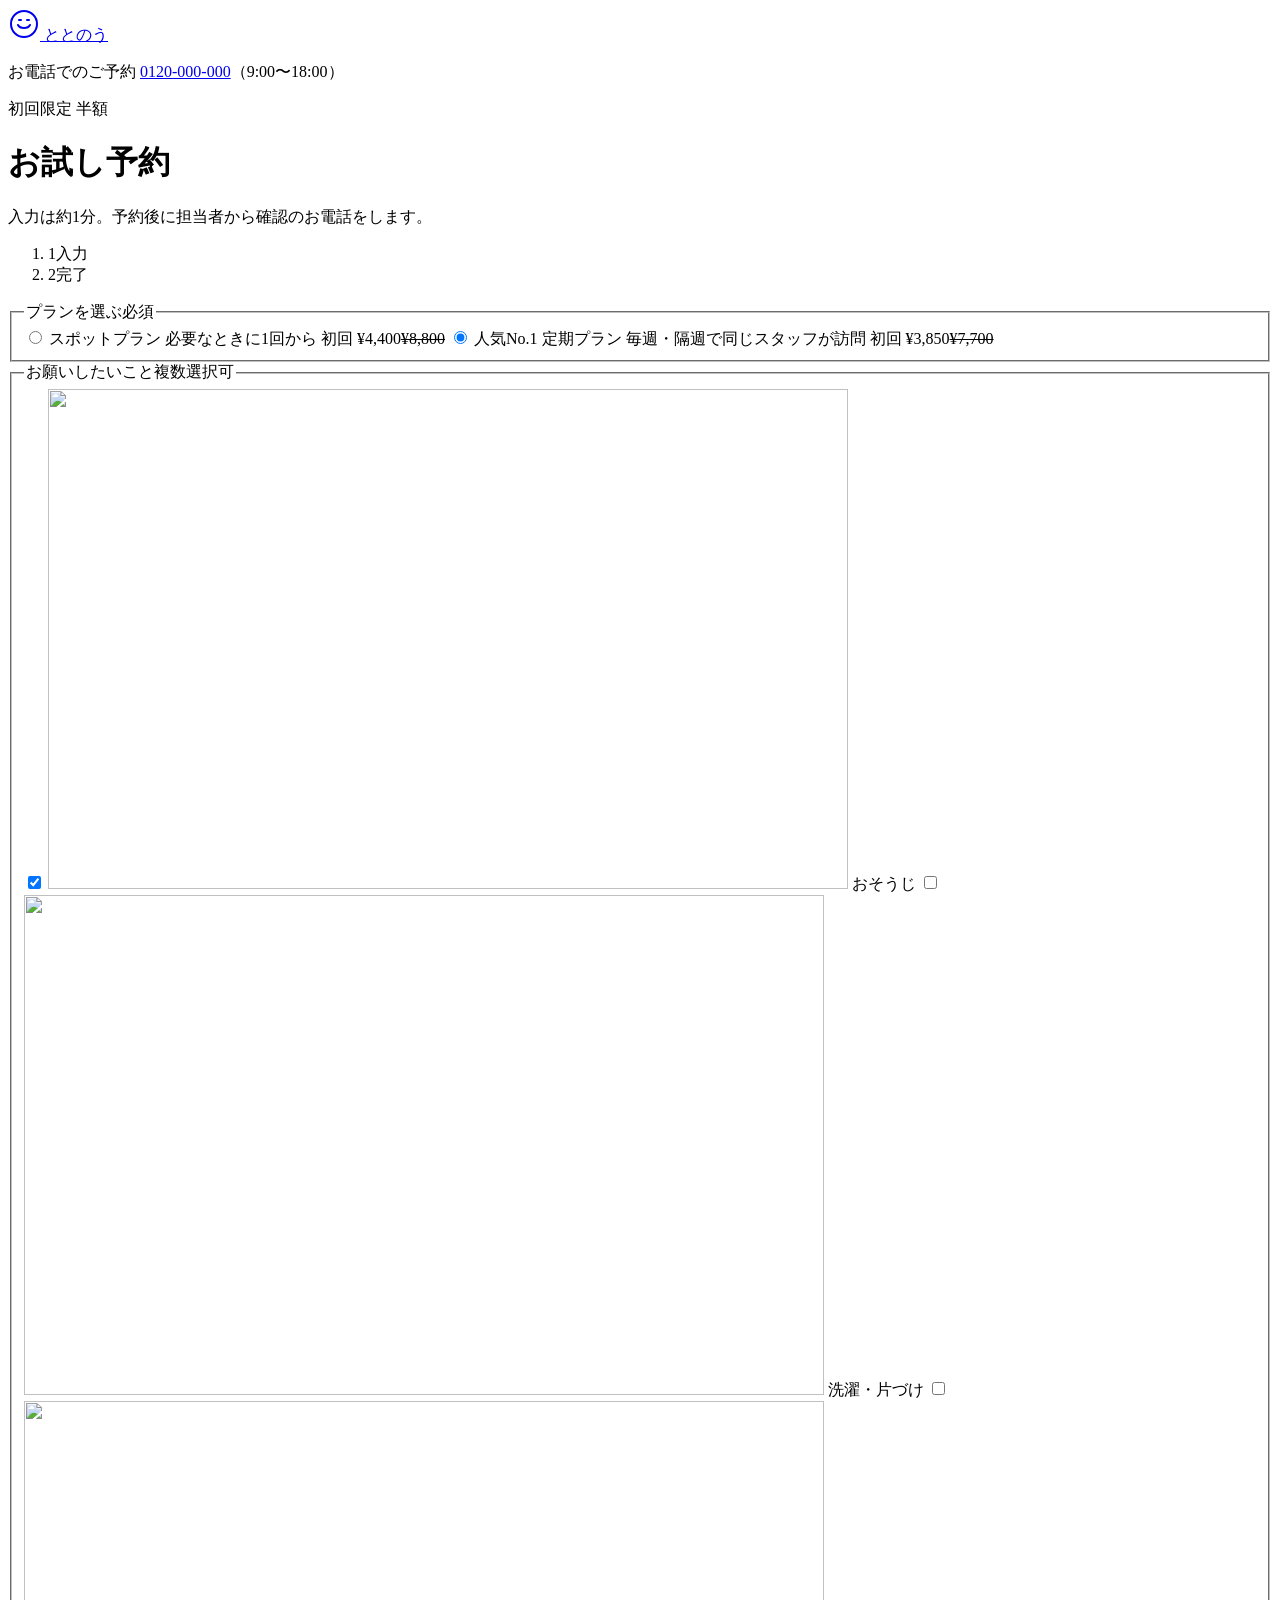
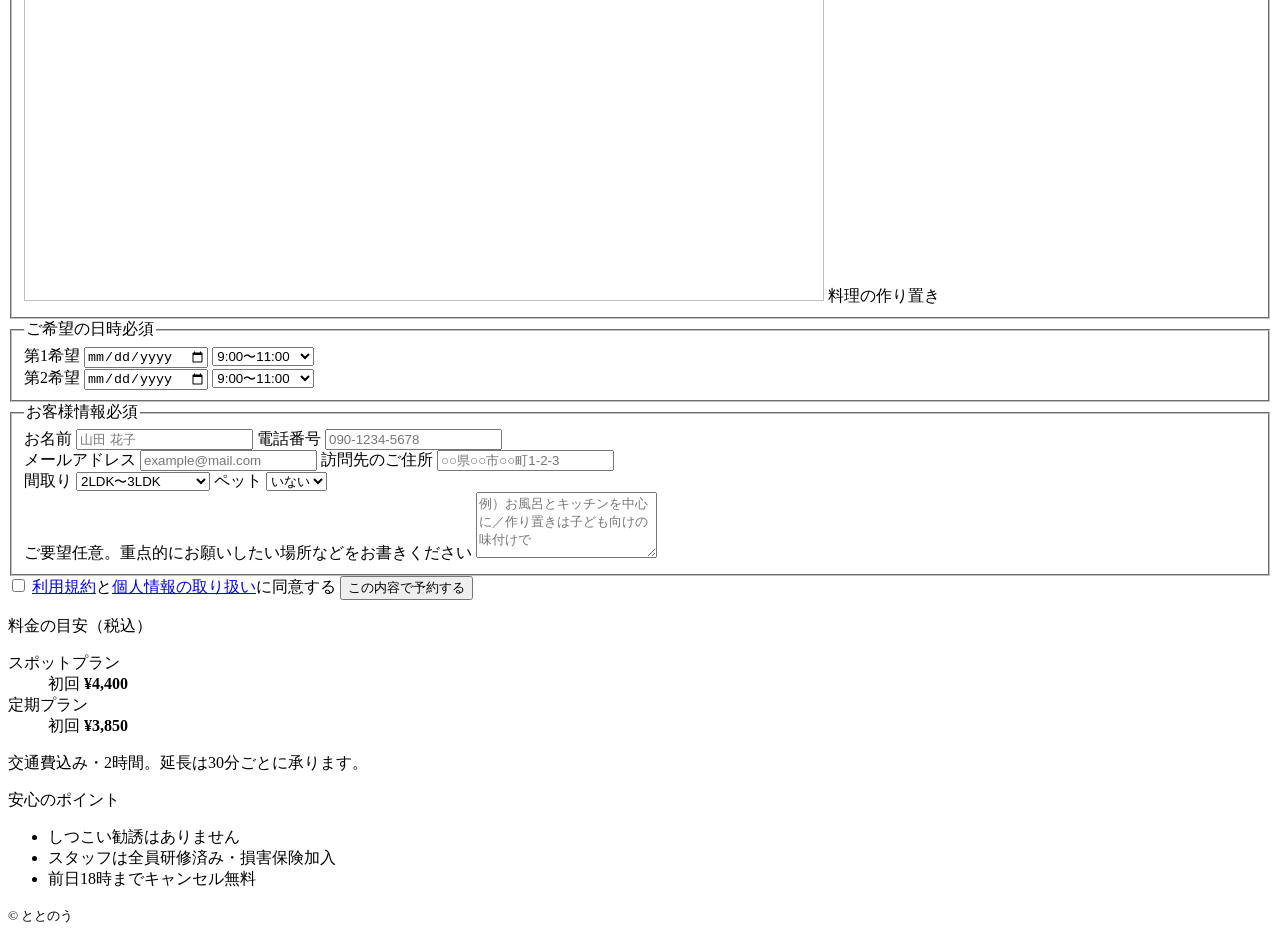
==== form.html @ 7e5689e1 "Add files via upload" ====
<!DOCTYPE html>
<html lang="ja">
<head>
  <meta charset="UTF-8">
  <meta name="viewport" content="width=device-width, initial-scale=1">
  <title>初回お試し予約｜家事代行サービス ととのう</title>
  <meta name="description" content="家事代行サービス「ととのう」の初回お試し予約フォーム。掃除・洗濯・料理の作り置きを、初回半額でお試しいただけます。入力は約1分です。">
  <link rel="preconnect" href="https://fonts.googleapis.com">
  <link rel="preconnect" href="https://fonts.gstatic.com" crossorigin>
  <link href="https://fonts.googleapis.com/css2?family=M+PLUS+Rounded+1c:wght@400;500;700;800&display=swap" rel="stylesheet">
  <link rel="stylesheet" href="css/style.css">
  <link rel="stylesheet" href="css/form.css">
</head>
<body class="page-form">

  <header class="header header--form">
    <a href="index.html" class="logo">
      <svg width="32" height="32" viewBox="0 0 32 32" fill="none" stroke="currentColor" stroke-width="2" stroke-linecap="round" aria-hidden="true"><circle cx="16" cy="16" r="13"/><path d="M10 17 C12 21 20 21 22 17"/><path d="M11 12 H13"/><path d="M19 12 H21"/></svg>
      <span class="logo__name">ととのう</span>
    </a>
    <p class="header__tel">お電話でのご予約 <a href="tel:0120000000">0120-000-000</a><span>（9:00〜18:00）</span></p>
  </header>

  <main>
    <div class="form-head">
      <p class="form-head__badge">初回限定 半額</p>
      <h1 class="form-head__title">お試し予約</h1>
      <p>入力は約1分。予約後に担当者から確認のお電話をします。</p>
      <ol class="steps" aria-label="予約の手順">
        <li class="steps__item is-current" aria-current="step"><span>1</span>入力</li>
        <li class="steps__item"><span>2</span>完了</li>
      </ol>
    </div>

    <div class="form-layout">
      <!--
        GitHub Pagesでは送信データを受け取れないため、送信すると完了ページに移動するだけのデモです。
        実際にメールで受け取る場合は、Formspreeなどで発行したURLを action に入れ、method="post" にしてください。
      -->
      <form class="form-card" action="thanks.html" method="get">

        <fieldset class="field">
          <legend class="field__title">プランを選ぶ<span class="req">必須</span></legend>
          <div class="cards cards--2">
            <label class="card">
              <input type="radio" name="plan" value="スポットプラン" required>
              <span class="card__name">スポットプラン</span>
              <span class="card__text">必要なときに1回から</span>
              <span class="card__price">初回 ¥4,400<s>¥8,800</s></span>
            </label>
            <label class="card">
              <input type="radio" name="plan" value="定期プラン" checked>
              <span class="card__badge">人気No.1</span>
              <span class="card__name">定期プラン</span>
              <span class="card__text">毎週・隔週で同じスタッフが訪問</span>
              <span class="card__price">初回 ¥3,850<s>¥7,700</s></span>
            </label>
          </div>
        </fieldset>

        <fieldset class="field">
          <legend class="field__title">お願いしたいこと<span class="opt">複数選択可</span></legend>
          <div class="cards cards--3">
            <label class="card card--image">
              <input type="checkbox" name="service" value="おそうじ" checked>
              <img src="images/service-clean.svg" alt="" width="800" height="500">
              <span class="card__name">おそうじ</span>
            </label>
            <label class="card card--image">
              <input type="checkbox" name="service" value="洗濯・片づけ">
              <img src="images/service-laundry.svg" alt="" width="800" height="500">
              <span class="card__name">洗濯・片づけ</span>
            </label>
            <label class="card card--image">
              <input type="checkbox" name="service" value="料理の作り置き">
              <img src="images/service-cook.svg" alt="" width="800" height="500">
              <span class="card__name">料理の作り置き</span>
            </label>
          </div>
        </fieldset>

        <fieldset class="field">
          <legend class="field__title">ご希望の日時<span class="req">必須</span></legend>
          <div class="datetime">
            <label class="datetime__label" for="date1">第1希望</label>
            <input class="input" type="date" id="date1" name="date1" required>
            <select class="input input--select" name="time1" aria-label="第1希望の時間">
              <option>9:00〜11:00</option>
              <option>13:00〜15:00</option>
              <option>15:00〜17:00</option>
            </select>
          </div>
          <div class="datetime">
            <label class="datetime__label" for="date2">第2希望</label>
            <input class="input" type="date" id="date2" name="date2">
            <select class="input input--select" name="time2" aria-label="第2希望の時間">
              <option>9:00〜11:00</option>
              <option>13:00〜15:00</option>
              <option>15:00〜17:00</option>
            </select>
          </div>
        </fieldset>

        <fieldset class="field">
          <legend class="field__title">お客様情報<span class="req">必須</span></legend>
          <div class="grid-2">
            <label class="label">お名前
              <input class="input" type="text" name="name" autocomplete="name" placeholder="山田 花子" required>
            </label>
            <label class="label">電話番号
              <input class="input" type="tel" name="tel" autocomplete="tel" placeholder="090-1234-5678" pattern="0[0-9\-]{9,12}" title="半角数字とハイフンで入力してください" required>
            </label>
          </div>
          <label class="label">メールアドレス
            <input class="input" type="email" name="email" autocomplete="email" placeholder="example@mail.com" required>
          </label>
          <label class="label">訪問先のご住所
            <input class="input" type="text" name="address" autocomplete="street-address" placeholder="○○県○○市○○町1-2-3" required>
          </label>
          <div class="grid-2">
            <label class="label">間取り
              <select class="input input--select" name="room">
                <option>1LDK以下</option>
                <option selected>2LDK〜3LDK</option>
                <option>4LDK以上・戸建て</option>
              </select>
            </label>
            <label class="label">ペット
              <select class="input input--select" name="pet">
                <option>いない</option>
                <option>犬</option>
                <option>猫</option>
                <option>その他</option>
              </select>
            </label>
          </div>
          <label class="label">ご要望<span class="label__note">任意。重点的にお願いしたい場所などをお書きください</span>
            <textarea class="input input--textarea" name="message" rows="4" placeholder="例）お風呂とキッチンを中心に／作り置きは子ども向けの味付けで"></textarea>
          </label>
        </fieldset>

        <label class="agree">
          <input type="checkbox" name="agree" required>
          <span><a href="#">利用規約</a>と<a href="#">個人情報の取り扱い</a>に同意する</span>
        </label>

        <button type="submit" class="btn btn--large form-card__submit">この内容で予約する</button>
      </form>

      <aside class="side">
        <div class="side__box">
          <p class="side__title">料金の目安（税込）</p>
          <dl class="side__price">
            <div><dt>スポットプラン</dt><dd>初回 <strong>¥4,400</strong></dd></div>
            <div><dt>定期プラン</dt><dd>初回 <strong>¥3,850</strong></dd></div>
          </dl>
          <p class="side__note">交通費込み・2時間。延長は30分ごとに承ります。</p>
        </div>
        <div class="side__box">
          <p class="side__title">安心のポイント</p>
          <ul class="checklist">
            <li>しつこい勧誘はありません</li>
            <li>スタッフは全員研修済み・損害保険加入</li>
            <li>前日18時までキャンセル無料</li>
          </ul>
        </div>
      </aside>
    </div>
  </main>

  <footer class="footer footer--form"><small>&copy; ととのう</small></footer>
</body>
</html>
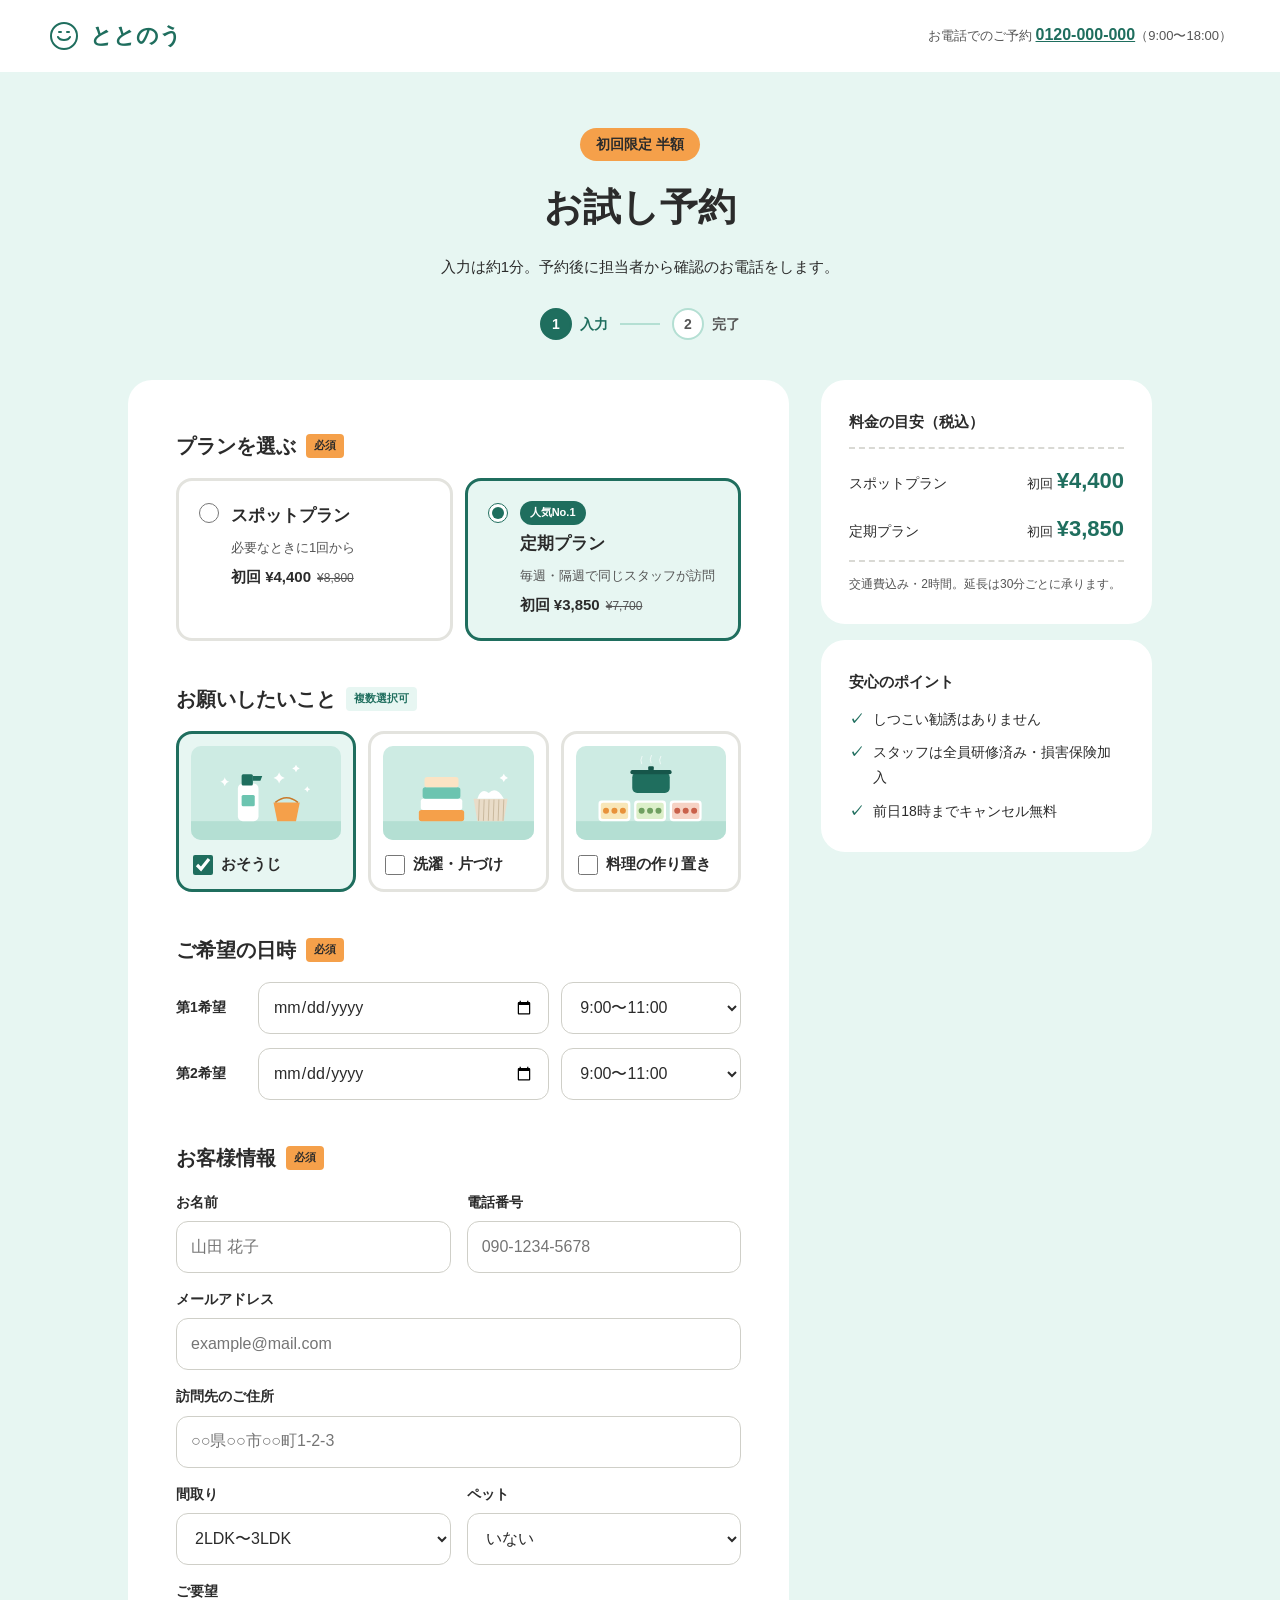
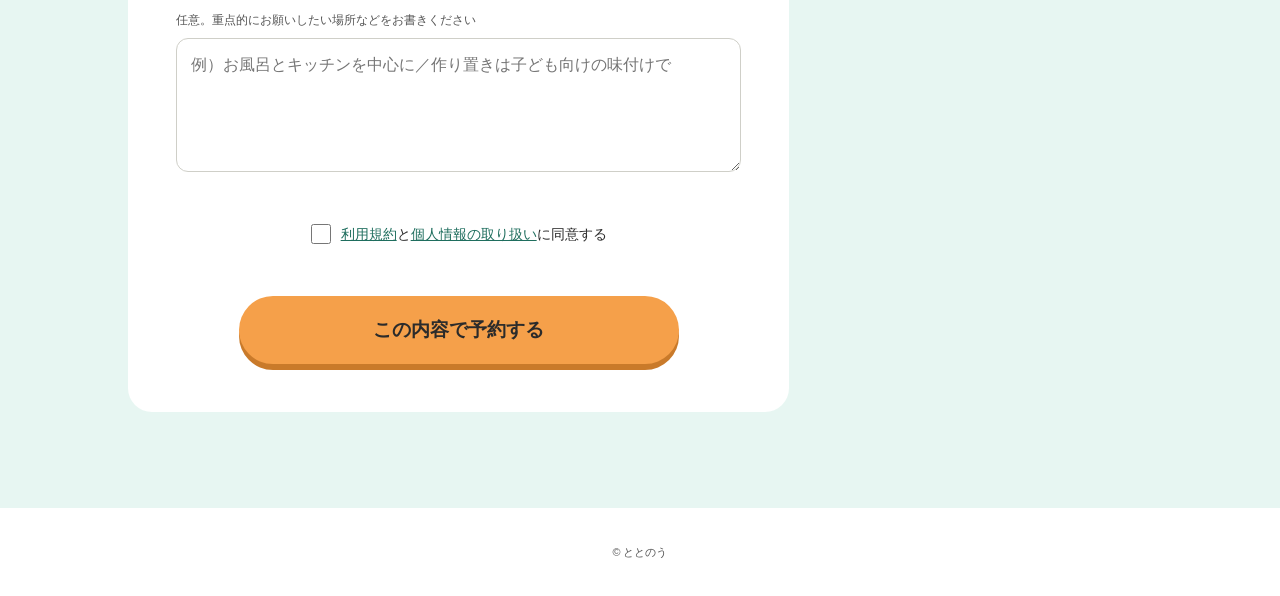
==== commit 103c6278: "Add files via upload" ====
--- a/form.html
+++ b/form.html
@@ -8,8 +8,8 @@
   <link rel="preconnect" href="https://fonts.googleapis.com">
   <link rel="preconnect" href="https://fonts.gstatic.com" crossorigin>
   <link href="https://fonts.googleapis.com/css2?family=M+PLUS+Rounded+1c:wght@400;500;700;800&display=swap" rel="stylesheet">
-  <link rel="stylesheet" href="css/style.css">
-  <link rel="stylesheet" href="css/form.css">
+  <link rel="stylesheet" href="style.css">
+  <link rel="stylesheet" href="form.css">
 </head>
 <body class="page-form">
 
@@ -63,17 +63,17 @@
           <div class="cards cards--3">
             <label class="card card--image">
               <input type="checkbox" name="service" value="おそうじ" checked>
-              <img src="images/service-clean.svg" alt="" width="800" height="500">
+              <img src="service-clean.svg" alt="" width="800" height="500">
               <span class="card__name">おそうじ</span>
             </label>
             <label class="card card--image">
               <input type="checkbox" name="service" value="洗濯・片づけ">
-              <img src="images/service-laundry.svg" alt="" width="800" height="500">
+              <img src="service-laundry.svg" alt="" width="800" height="500">
               <span class="card__name">洗濯・片づけ</span>
             </label>
             <label class="card card--image">
               <input type="checkbox" name="service" value="料理の作り置き">
-              <img src="images/service-cook.svg" alt="" width="800" height="500">
+              <img src="service-cook.svg" alt="" width="800" height="500">
               <span class="card__name">料理の作り置き</span>
             </label>
           </div>
--- a/style.css
+++ b/style.css
@@ -0,0 +1,282 @@
+@charset "UTF-8";
+
+/* =========================
+   Variables
+========================= */
+:root {
+  --color-mint: #6CC4B0;
+  --color-mint-light: #E7F6F2;
+  --color-mint-dark: #1F6E5E;
+  --color-mint-deep: #123F36;
+  --color-orange: #F5A04A;
+  --color-orange-dark: #C97A2A;
+  --color-gray: #F5F5F2;
+  --color-text: #2B2B2B;
+  --color-text-sub: #555555;
+  --font: "M PLUS Rounded 1c", "Hiragino Maru Gothic ProN", sans-serif;
+  --pad-x: clamp(20px, 4vw, 48px);
+}
+
+/* =========================
+   Base
+========================= */
+*, *::before, *::after { box-sizing: border-box; }
+html { scroll-behavior: smooth; }
+body {
+  margin: 0;
+  font-family: var(--font);
+  font-size: 15px;
+  line-height: 1.8;
+  color: var(--color-text);
+  background: #FFF;
+}
+img { max-width: 100%; height: auto; display: block; }
+a { color: var(--color-mint-dark); }
+ul, ol { margin: 0; padding: 0; list-style: none; }
+p, h1, h2, h3 { margin: 0; }
+:focus-visible { outline: 3px solid var(--color-mint-dark); outline-offset: 3px; }
+
+.container { max-width: 1120px; margin-inline: auto; padding-inline: var(--pad-x); }
+.container--narrow { max-width: 880px; }
+.section { padding-block: clamp(72px, 9vw, 96px); }
+.section-title {
+  margin-bottom: 40px;
+  font-size: clamp(24px, 3vw, 30px);
+  font-weight: 800;
+  text-align: center;
+}
+
+/* Button */
+.btn {
+  display: inline-flex;
+  align-items: center;
+  justify-content: center;
+  padding: 0 44px;
+  min-height: 64px;
+  font-size: 19px;
+  font-weight: 800;
+  color: var(--color-text);
+  background: var(--color-orange);
+  border-radius: 999px;
+  box-shadow: 0 6px 0 var(--color-orange-dark);
+  text-decoration: none;
+  transition: transform .15s, box-shadow .15s;
+}
+.btn:hover { transform: translateY(3px); box-shadow: 0 3px 0 var(--color-orange-dark); }
+.btn--small { min-height: 44px; padding: 0 22px; font-size: 14px; font-weight: 700; box-shadow: none; }
+.btn--small:hover { transform: none; box-shadow: none; background: #F7B06A; }
+.btn--large { min-height: 68px; }
+
+/* =========================
+   Header
+========================= */
+.header {
+  display: flex;
+  flex-wrap: wrap;
+  justify-content: space-between;
+  align-items: center;
+  gap: 12px;
+  padding: 16px var(--pad-x);
+}
+.logo { display: flex; align-items: center; gap: 10px; text-decoration: none; color: var(--color-mint-dark); }
+.logo__name { font-size: 22px; font-weight: 800; }
+.logo__sub { font-size: 12px; color: var(--color-text-sub); }
+
+/* =========================
+   Hero
+========================= */
+.hero { padding: 64px var(--pad-x) 80px; background: var(--color-mint-light); }
+.hero__inner {
+  max-width: 1120px;
+  margin-inline: auto;
+  display: grid;
+  grid-template-columns: repeat(2, minmax(0, 1fr));
+  gap: 48px;
+  align-items: center;
+}
+.hero__text { display: grid; gap: 24px; justify-items: start; }
+.hero__badge {
+  padding: 6px 16px;
+  font-size: 14px;
+  font-weight: 700;
+  color: var(--color-mint-dark);
+  background: #FFF;
+  border-radius: 999px;
+}
+.hero__title { font-size: clamp(34px, 4.2vw, 52px); font-weight: 800; line-height: 1.4; }
+.hero__lead { font-size: 16px; }
+.hero__cta { display: grid; gap: 12px; justify-items: start; }
+.hero__note { font-size: 13px; color: var(--color-text-sub); }
+.hero__image { aspect-ratio: 1 / 1; object-fit: cover; border-radius: 48% 52% 46% 54%; }
+
+/* =========================
+   Problem
+========================= */
+.problem .container { display: grid; justify-items: center; gap: 32px; }
+.problem .section-title { margin-bottom: 8px; }
+.problem__list { width: 100%; display: grid; grid-template-columns: repeat(3, minmax(0, 1fr)); gap: 20px; }
+.problem__item {
+  display: grid;
+  justify-items: center;
+  gap: 12px;
+  padding: 28px 24px;
+  text-align: center;
+  font-weight: 700;
+  color: var(--color-text-sub);
+  background: var(--color-gray);
+  border-radius: 20px;
+}
+.problem__item p { color: var(--color-text); }
+.problem__arrow { color: var(--color-mint-dark); }
+.problem__answer { font-size: clamp(20px, 2.4vw, 24px); font-weight: 800; text-align: center; }
+
+/* =========================
+   Service
+========================= */
+.service { background: var(--color-mint-light); }
+.service__list { display: grid; grid-template-columns: repeat(3, minmax(0, 1fr)); gap: 24px; }
+.service__card { display: grid; gap: 14px; align-content: start; padding: 32px; background: #FFF; border-radius: 24px; }
+.service__card img { aspect-ratio: 16 / 10; object-fit: cover; border-radius: 16px; }
+.service__card h3 { font-size: 20px; font-weight: 800; }
+.service__card p { font-size: 14px; }
+
+/* =========================
+   Price
+========================= */
+.price__list { display: grid; grid-template-columns: repeat(2, minmax(0, 1fr)); gap: 24px; }
+.price__card {
+  position: relative;
+  display: grid;
+  gap: 12px;
+  padding: 36px;
+  border: 2px solid #D9D9D4;
+  border-radius: 24px;
+}
+.price__card--recommend { border: 3px solid var(--color-mint-dark); }
+.price__label {
+  position: absolute;
+  top: -16px;
+  left: 32px;
+  padding: 4px 14px;
+  font-size: 13px;
+  font-weight: 700;
+  color: #FFF;
+  background: var(--color-mint-dark);
+  border-radius: 999px;
+}
+.price__name { font-size: 16px; font-weight: 700; color: var(--color-text-sub); }
+.price__card--recommend .price__name { color: var(--color-mint-dark); }
+.price__value { font-size: 32px; font-weight: 800; }
+.price__value span { margin-left: 4px; font-size: 14px; font-weight: 500; }
+.price__note { margin-top: 20px; font-size: 13px; color: var(--color-text-sub); }
+
+/* =========================
+   Voice
+========================= */
+.voice { background: var(--color-gray); }
+.voice__list { display: grid; grid-template-columns: repeat(3, minmax(0, 1fr)); gap: 24px; }
+.voice__card { display: grid; gap: 12px; align-content: space-between; padding: 32px; background: #FFF; border-radius: 24px; }
+.voice__meta { font-size: 13px; color: var(--color-text-sub); }
+
+/* =========================
+   Flow
+========================= */
+.flow__list { display: grid; grid-template-columns: repeat(4, minmax(0, 1fr)); gap: 16px; }
+.flow__list li { display: grid; justify-items: center; gap: 12px; text-align: center; font-weight: 700; }
+.flow__num {
+  display: grid;
+  place-items: center;
+  width: 56px;
+  height: 56px;
+  font-size: 22px;
+  font-weight: 800;
+  color: var(--color-mint-deep);
+  background: var(--color-mint);
+  border-radius: 50%;
+}
+
+/* =========================
+   FAQ
+========================= */
+.faq { background: var(--color-gray); }
+.faq__list { display: grid; gap: 16px; }
+.faq__item { background: #FFF; border-radius: 16px; }
+.faq__item summary {
+  position: relative;
+  padding: 22px 56px 22px 28px;
+  font-weight: 800;
+  cursor: pointer;
+  list-style: none;
+}
+.faq__item summary::-webkit-details-marker { display: none; }
+.faq__item summary::before { content: "Q"; margin-right: 10px; color: var(--color-mint-dark); }
+.faq__item summary::after {
+  content: "";
+  position: absolute;
+  right: 28px;
+  top: 50%;
+  width: 10px;
+  height: 10px;
+  border-right: 2px solid var(--color-mint-dark);
+  border-bottom: 2px solid var(--color-mint-dark);
+  transform: translateY(-70%) rotate(45deg);
+  transition: transform .2s;
+}
+.faq__item[open] summary::after { transform: translateY(-30%) rotate(-135deg); }
+.faq__item p { padding: 0 28px 24px; font-size: 14px; }
+.faq__item p::before { content: "A"; margin-right: 10px; font-weight: 800; color: var(--color-orange-dark); }
+
+/* =========================
+   CTA
+========================= */
+.cta { padding-block: 88px; background: var(--color-mint); text-align: center; }
+.cta .container { display: grid; justify-items: center; gap: 20px; }
+.cta__title { font-size: clamp(24px, 3vw, 36px); font-weight: 800; color: var(--color-mint-deep); }
+.cta__lead { font-size: 16px; color: var(--color-mint-deep); }
+
+.footer { padding: 32px; text-align: center; font-size: 13px; color: var(--color-text-sub); }
+.fixed-cta { display: none; }
+
+/* =========================
+   Responsive (〜768px)
+========================= */
+@media (max-width: 768px) {
+  .logo__sub { display: none; }
+
+  .hero { padding-top: 40px; }
+  .hero__inner { grid-template-columns: 1fr; gap: 32px; }
+  .hero__image { order: -1; width: 80%; justify-self: center; }
+  .btn--large { width: 100%; padding-inline: 24px; font-size: 17px; }
+  .hero__cta { justify-items: stretch; width: 100%; }
+
+  .problem__list,
+  .service__list,
+  .price__list,
+  .voice__list { grid-template-columns: 1fr; }
+  .price__list { gap: 32px; }
+  .flow__list { grid-template-columns: repeat(2, minmax(0, 1fr)); row-gap: 32px; }
+
+  .footer { padding-bottom: 104px; }
+  .fixed-cta {
+    position: fixed;
+    left: 16px;
+    right: 16px;
+    bottom: 16px;
+    z-index: 50;
+    display: flex;
+    align-items: center;
+    justify-content: center;
+    min-height: 56px;
+    font-weight: 800;
+    color: var(--color-text);
+    background: var(--color-orange);
+    border-radius: 999px;
+    box-shadow: 0 4px 0 var(--color-orange-dark);
+    text-decoration: none;
+  }
+}
+
+@media (prefers-reduced-motion: reduce) {
+  html { scroll-behavior: auto; }
+  * { transition: none !important; }
+}
--- a/form.css
+++ b/form.css
@@ -0,0 +1,228 @@
+@charset "UTF-8";
+/* =========================
+   予約フォーム・完了ページ（form.html / thanks.html）
+   ※ 色やボタンは style.css の変数・クラスを使用
+========================= */
+.page-form { background: var(--color-mint-light); }
+
+/* ヘッダー */
+.header--form { background: #FFF; }
+.header__tel { font-size: 13px; color: var(--color-text-sub); }
+.header__tel a { font-size: 16px; font-weight: 800; }
+
+/* ページ見出し */
+.form-head {
+  display: grid;
+  justify-items: center;
+  gap: 12px;
+  padding: 56px var(--pad-x) 40px;
+  text-align: center;
+}
+.form-head__badge {
+  padding: 4px 16px;
+  font-size: 14px;
+  font-weight: 800;
+  background: var(--color-orange);
+  border-radius: 999px;
+}
+.form-head__title { font-size: clamp(28px, 3.4vw, 38px); font-weight: 800; }
+
+/* ステップ表示 */
+.steps { display: flex; justify-content: center; align-items: center; gap: 12px; margin-top: 16px; font-size: 14px; font-weight: 700; }
+.steps__item { display: flex; align-items: center; gap: 8px; color: var(--color-text-sub); }
+.steps__item + .steps__item::before { content: ""; width: 40px; height: 2px; margin-right: 4px; background: #B4DFD3; }
+.steps__item span {
+  display: grid;
+  place-items: center;
+  width: 32px;
+  height: 32px;
+  background: #FFF;
+  border: 2px solid #B4DFD3;
+  border-radius: 50%;
+}
+.steps__item.is-current,
+.steps__item.is-done { color: var(--color-mint-dark); }
+.steps__item.is-current span { color: #FFF; background: var(--color-mint-dark); border-color: var(--color-mint-dark); }
+.steps__item.is-done span { border-color: var(--color-mint-dark); }
+.steps__item.is-current::before { background: var(--color-mint-dark); }
+
+/* レイアウト */
+.form-layout {
+  max-width: 1120px;
+  margin-inline: auto;
+  padding: 0 var(--pad-x) 96px;
+  display: grid;
+  grid-template-columns: minmax(0, 2fr) minmax(0, 1fr);
+  gap: 32px;
+  align-items: start;
+}
+.form-card {
+  display: grid;
+  gap: 40px;
+  padding: clamp(24px, 4vw, 48px);
+  background: #FFF;
+  border-radius: 24px;
+}
+
+/* 項目 */
+.field { display: grid; gap: 14px; min-width: 0; margin: 0; padding: 0; border: 0; }
+.field__title { display: flex; align-items: center; gap: 10px; margin-bottom: 14px; padding: 0; font-size: 20px; font-weight: 800; }
+.req, .opt { padding: 2px 8px; font-size: 11px; font-weight: 700; border-radius: 4px; }
+.req { background: var(--color-orange); }
+.opt { color: var(--color-mint-dark); background: var(--color-mint-light); }
+
+.label { display: grid; gap: 6px; font-size: 14px; font-weight: 700; }
+.label__note { font-size: 12px; font-weight: 400; color: var(--color-text-sub); }
+.grid-2 { display: grid; grid-template-columns: repeat(2, minmax(0, 1fr)); gap: 16px; }
+
+.input {
+  width: 100%;
+  min-height: 52px;
+  padding: 0 14px;
+  font: inherit;
+  font-size: 16px; /* iOSで拡大されないよう16px */
+  font-weight: 400;
+  color: var(--color-text);
+  background: #FFF;
+  border: 1px solid #CFCFC8;
+  border-radius: 12px;
+}
+.input:focus { outline: none; border-color: var(--color-mint-dark); box-shadow: 0 0 0 3px rgba(31, 110, 94, .2); }
+.input--select { cursor: pointer; }
+.input--textarea { min-height: 120px; padding: 12px 14px; line-height: 1.7; resize: vertical; }
+
+.datetime { display: flex; flex-wrap: wrap; align-items: center; gap: 12px; }
+.datetime__label { width: 5em; font-size: 14px; font-weight: 700; }
+.datetime .input { flex: 1 1 180px; width: auto; }
+.datetime .input--select { flex: 0 1 180px; }
+
+/* 選択カード（JavaScriptなし。:has(:checked) で選択中の見た目を切り替え） */
+.cards { display: grid; gap: 12px; }
+.cards--2 { grid-template-columns: repeat(2, minmax(0, 1fr)); }
+.cards--3 { grid-template-columns: repeat(3, minmax(0, 1fr)); }
+.card {
+  position: relative;
+  display: grid;
+  gap: 4px;
+  align-content: start;
+  padding: 20px 20px 20px 52px;
+  background: #FFF;
+  border: 3px solid #E3E3DE;
+  border-radius: 16px;
+  cursor: pointer;
+  transition: border-color .2s, background-color .2s;
+}
+.card:hover { border-color: #B4DFD3; }
+.card input {
+  position: absolute;
+  top: 22px;
+  left: 20px;
+  width: 20px;
+  height: 20px;
+  margin: 0;
+  accent-color: var(--color-mint-dark);
+}
+.card:has(input:checked) { background: var(--color-mint-light); border-color: var(--color-mint-dark); }
+.card:has(input:focus-visible) { outline: 3px solid var(--color-mint-dark); outline-offset: 3px; }
+.card__badge {
+  justify-self: start;
+  padding: 2px 10px;
+  font-size: 11px;
+  font-weight: 700;
+  color: #FFF;
+  background: var(--color-mint-dark);
+  border-radius: 999px;
+}
+.card__name { font-size: 17px; font-weight: 800; }
+.card__text { font-size: 13px; color: var(--color-text-sub); }
+.card__price { font-weight: 700; }
+.card__price s { margin-left: 6px; font-size: 12px; font-weight: 400; color: var(--color-text-sub); }
+
+.card--image { padding: 12px; gap: 10px; }
+.card--image img { aspect-ratio: 16 / 10; object-fit: cover; border-radius: 10px; }
+.card--image input { top: auto; bottom: 14px; left: 14px; }
+.card--image .card__name { padding-left: 30px; font-size: 15px; }
+
+/* 同意・送信 */
+.agree { display: inline-flex; justify-self: center; align-items: center; gap: 10px; min-height: 44px; font-size: 14px; cursor: pointer; }
+.agree input { width: 20px; height: 20px; margin: 0; accent-color: var(--color-mint-dark); }
+.form-card__submit { justify-self: center; width: 100%; max-width: 440px; border: 0; font-family: inherit; cursor: pointer; }
+
+/* サイド */
+.side { position: sticky; top: 24px; display: grid; gap: 16px; }
+.side__box { display: grid; gap: 12px; padding: 28px; background: #FFF; border-radius: 24px; }
+.side__title { font-weight: 800; }
+.side__price { display: grid; gap: 8px; margin: 0; padding: 12px 0; border-block: 2px dashed #D9D9D4; }
+.side__price div { display: flex; justify-content: space-between; align-items: baseline; }
+.side__price dt { font-size: 14px; }
+.side__price dd { margin: 0; font-size: 13px; }
+.side__price strong { font-size: 22px; color: var(--color-mint-dark); }
+.side__note { font-size: 12px; color: var(--color-text-sub); }
+
+.checklist { display: grid; gap: 8px; font-size: 14px; }
+.checklist li { position: relative; padding-left: 24px; }
+.checklist li::before { content: "✓"; position: absolute; left: 0; font-weight: 800; color: var(--color-mint-dark); }
+
+.footer--form { background: #FFF; }
+
+/* =========================
+   完了ページ
+========================= */
+.thanks { max-width: 880px; margin-inline: auto; padding: 56px var(--pad-x) 96px; display: grid; gap: 32px; }
+.thanks .steps { margin-top: 0; }
+.thanks__box { display: grid; justify-items: center; gap: 20px; padding: clamp(28px, 5vw, 56px); text-align: center; background: #FFF; border-radius: 32px; }
+.thanks__image { width: 200px; height: 200px; object-fit: cover; border-radius: 48% 52% 46% 54%; }
+.thanks__title { font-size: clamp(24px, 3vw, 34px); font-weight: 800; }
+.thanks__sub { font-size: 20px; font-weight: 800; }
+.thanks__sub--left { font-size: 18px; text-align: left; }
+
+.next { width: 100%; display: grid; grid-template-columns: repeat(3, minmax(0, 1fr)); gap: 16px; }
+.next li { display: grid; justify-items: center; align-content: start; gap: 8px; padding: 20px 12px; background: var(--color-gray); border-radius: 16px; }
+.next__num {
+  display: grid;
+  place-items: center;
+  width: 48px;
+  height: 48px;
+  font-size: 20px;
+  font-weight: 800;
+  color: var(--color-mint-deep);
+  background: var(--color-mint);
+  border-radius: 50%;
+}
+.next p { font-size: 13px; color: var(--color-text-sub); }
+
+.thanks__box--row { grid-template-columns: minmax(0, 1fr) minmax(0, .9fr); justify-items: stretch; align-items: start; gap: 32px; text-align: left; }
+.thanks__col { display: grid; gap: 12px; }
+.thanks__notice { display: grid; gap: 8px; padding: 20px 24px; background: #FFF4E6; border-radius: 16px; }
+.thanks__notice h2 { font-size: 16px; font-weight: 800; }
+.thanks__notice p { font-size: 13px; }
+
+.btn-outline {
+  justify-self: center;
+  display: inline-flex;
+  align-items: center;
+  min-height: 56px;
+  padding: 0 40px;
+  font-weight: 800;
+  color: var(--color-mint-dark);
+  text-decoration: none;
+  background: #FFF;
+  border: 2px solid var(--color-mint-dark);
+  border-radius: 999px;
+}
+.btn-outline:hover { color: #FFF; background: var(--color-mint-dark); }
+
+/* =========================
+   Responsive (〜768px)
+========================= */
+@media (max-width: 768px) {
+  .header__tel span { display: none; }
+  .form-layout { grid-template-columns: 1fr; }
+  .side { position: static; }
+  .cards--2,
+  .cards--3,
+  .grid-2,
+  .next,
+  .thanks__box--row { grid-template-columns: 1fr; }
+  .datetime__label { width: 100%; }
+}
